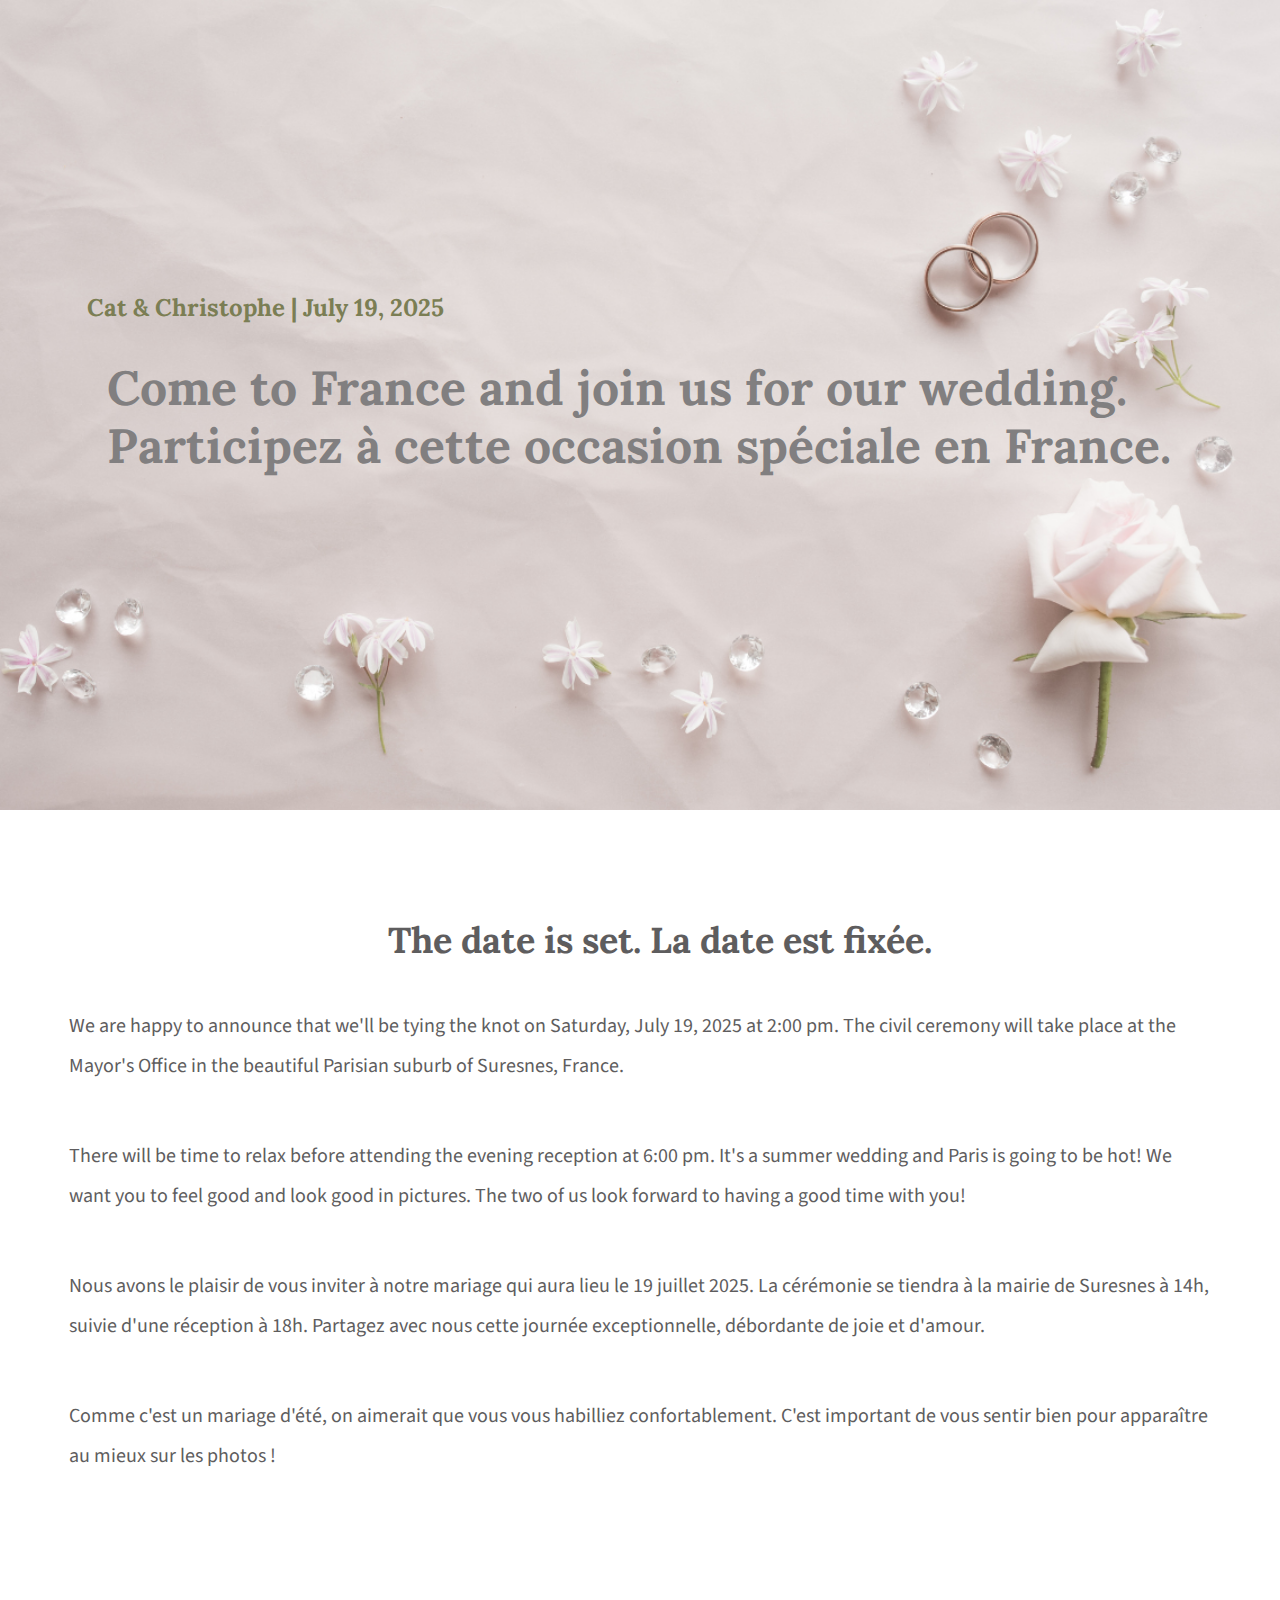
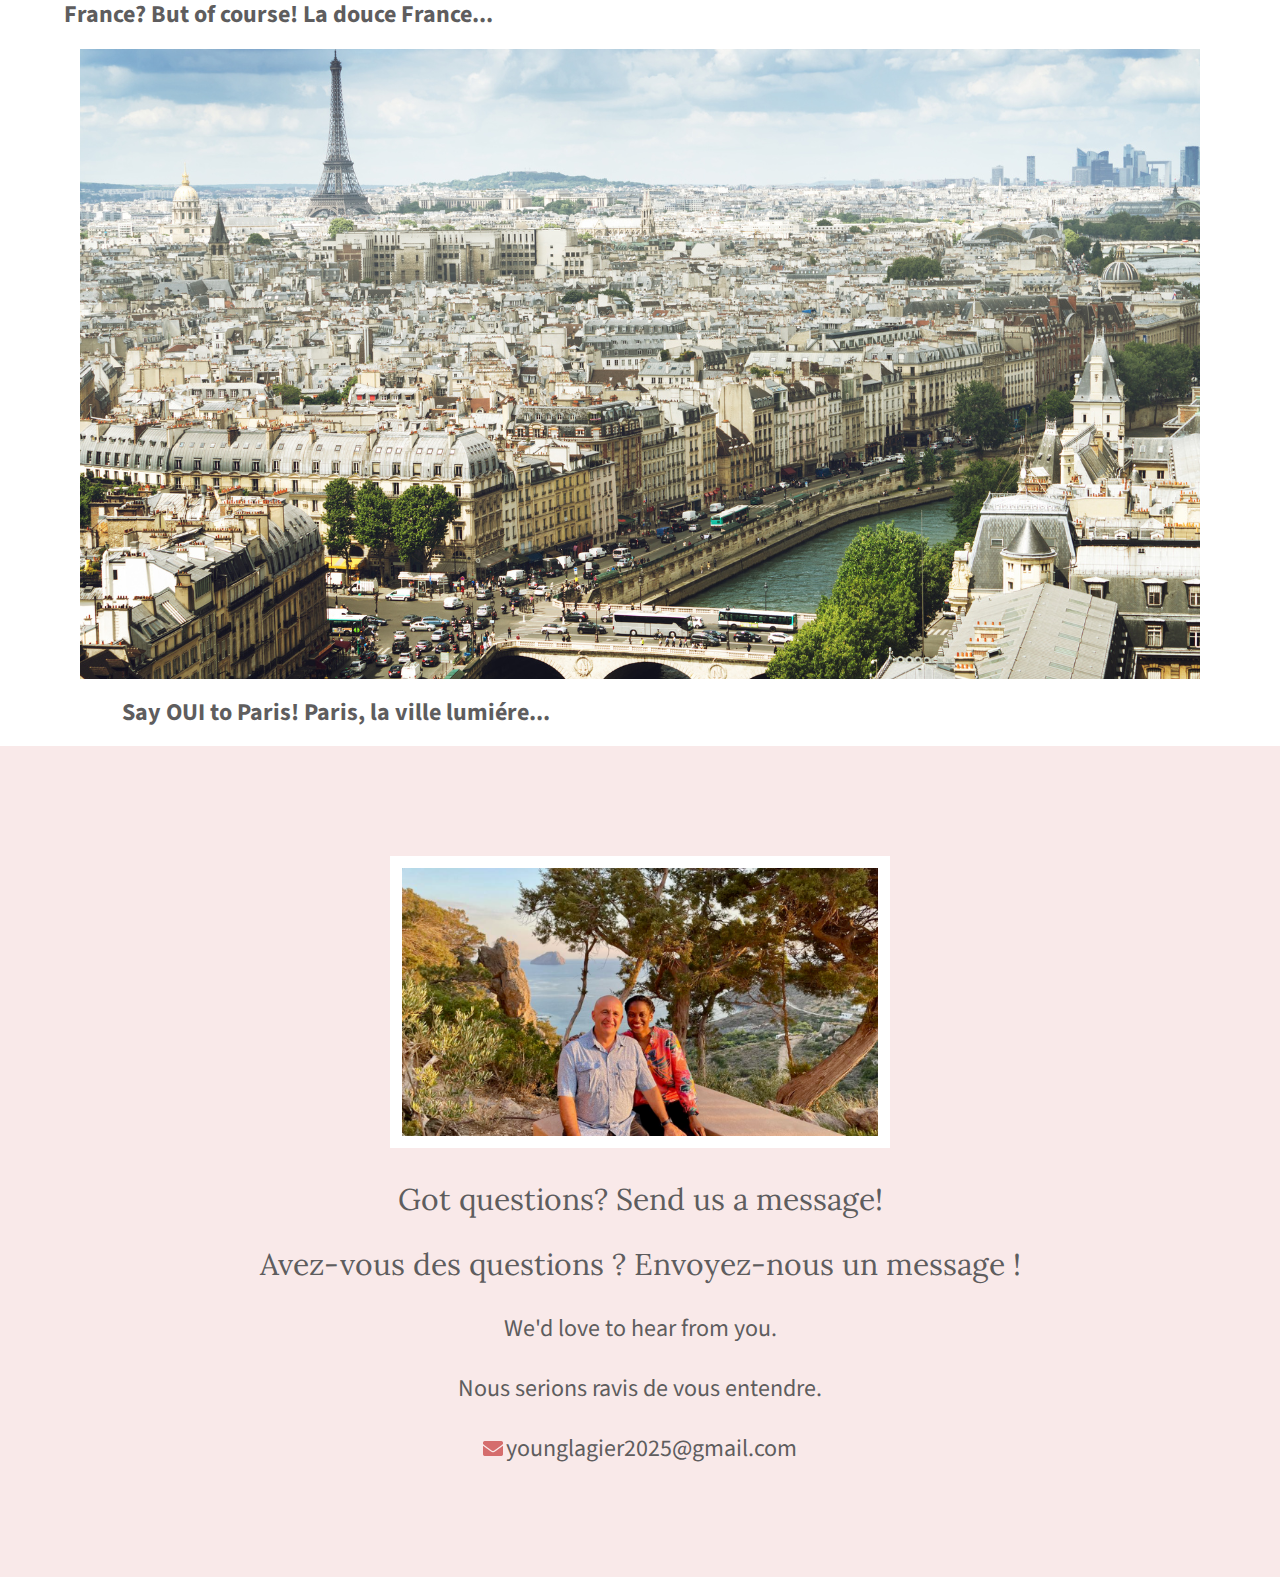
==== index.html @ 1d0bb9c3 "Updated files" ====
<!DOCTYPE html>
<html lang="en">

<head>
    <meta charset="UTF-8">
    <title>Save the Date | Wedding Announcement </title>
    <link rel="stylesheet" href="css/normalize.css">
    <link rel="stylesheet" href="css/main.css">
    <link rel="preconnect" href="https://fonts.googleapis.com">
    <link rel="preconnect" href="https://fonts.gstatic.com" crossorigin>
    <link
        href="https://fonts.googleapis.com/css2?family=Lora:wght@400;700&family=Source+Sans+Pro:wght@400;700&display=swap"
        rel="stylesheet">
</head>

<body>
    <header class="homepage-hero">
        <div class="content-wrapper">
            <h1>Cat & Christophe | July 19, 2025</h1>

            <h2>Come to France and join us for our wedding. Participez à cette occasion spéciale en France.</h2>
        </div>
    </header>
    <main>
        <section id="details">
            <div class="content-wrapper">
            <h2>The date is set. La date est fixée.</h2>
            <p>We are happy to announce that we'll be tying the knot on Saturday, July 19, 2025 at 2:00 pm. The civil ceremony will take place at the Mayor's Office in the beautiful Parisian suburb of Suresnes, France.</p>
            <p>There will be time to relax before attending the evening reception at 6:00 pm. It's a summer wedding and Paris is going to be hot! We want you to feel good and look good in pictures. The two of us look forward to having a good time with you!</p>
            <p> Nous avons le plaisir de vous inviter à notre mariage qui aura lieu le 19 juillet 2025. La cérémonie se tiendra à la mairie de Suresnes à 14h, suivie d'une réception à 18h. Partagez avec nous cette journée exceptionnelle, débordante de joie et d'amour.</p>
            <p> Comme c'est un mariage d'été, on aimerait que vous vous habilliez confortablement. C'est important de vous sentir bien pour apparaître au mieux sur les photos !</p>
        </div>
        </section>
        <section id="location">
            <div class="content-wrapper">
                <h2>France? But of course! La douce France...</h2>
                <div class="location-content-wrapper">
        <img src="img/city_Paris2.png" alt="view of Paris">
        <div class="content-wrapper">
            <h2>Say OUI to Paris! Paris, la ville lumiére...</h2>
            <div class="location-content-wrapper">
            </div>
        </div>
    </section>
    </main>
<footer id="contact">
    <div class="content-wrapper">
        <div class="contact-image">
            <img src="img/couple_sitting_greece.png"
                alt="man and woman sitting outside in Greece" id="contact-img">
        </div>
        <div class="contact-info">
            <h2>Got questions? Send us a message!</h2>
            <h2>Avez-vous des questions ? Envoyez-nous un message !</h2>
            <h3 id="email-header">We'd love to hear from you.</h3>
            <h3>Nous serions ravis de vous entendre.</h3>
            <img src="img/envelope.png" alt="envelope icon">
            <a href="mailto:younglagier2025@gmail.com">younglagier2025@gmail.com</a>
    </div>
</footer>
</body>

</html>
---- css/main.css ----
/****** Global Styles ******/
body {
    font-family: 'Source Sans Pro', sans-serif;
    color: #5e5d5e;
}

.content-wrapper {
    width: 90%;
    max-width: 1200px;
    margin: 0 auto;
    overflow: hidden;
}

/****** Header Styles ******/

.homepage-hero {
    background: url('../img/rings_bckgd.png'), #f9efef;
    background-size: cover;
    background-position: center;
    height: 800px;
}

header {
    display: flex; 
    align-items: center; 
    justify-content: space-between; 
    padding: 5px 25px;  
    background-color: #f9efef; 
}

header h1 {
    margin: 0; 
    font-family: 'Lora', serif;
    font-size: 24px;
    color: #7b7e54; 
    line-height: 1; 
}

header nav {
    text-align: right; 
    margin-top: 10px;
}


header h2 {
    width: 100%;
    clear: both;
    font-family: 'Lora', serif;
    font-size: 78px;
    line-height: 80px;
    color: #817f80;
    text-align: left;
    padding: 0 20px;


}

/****** Details Styles ******/

#details .content-wrapper {
    padding: 80px 0;
    display: flex; 
}

#details h2 {
    font-family: 'Lora', serif;
    font-size: 36px;
    padding-left: 20px;
    text-align: center;
    width: 100%; 
    margin-bottom: 20px; 
}

#details p {
    width: 50%; 
    font-size: 20px;
    line-height: 40px;
    padding: 5px;
    box-sizing: border-box; 
}

#details p:first-of-type { 
    order: -1; 
}


/****** Location Styles ******/
location .content-wrapper {
    padding: 50px 0;
    display: flex;
    flex-flow: row wrap;
    border-top: 20px dotted #295981;
  }
  
  location h2 {
    font-family: 'Salsa', cursive;
    font-size: 2.25rem;
    padding-bottom: 50px;
    width: 100%;
    text-align: center;
  }
  
  .location-content-wrapper {
    display: flex;
    flex-flow: row wrap;
    justify-content: space-around;
  }
  
  location img {
    width: 100%;
    max-width: 400px;
    height: auto;
  }

  







/****** Contact Styles ******/

#contact {
    background-color: #f9e9e9;
}

#contact .content-wrapper {
padding: 110px 0;
}

#contact .contact-image {
    width: 100%;
    text-align: center;
    margin-bottom: 30px;
}

#contact #contact-img {
    width: 80%;
    max-width: 500px;
    height: auto;
    margin: 0 auto;
    border: 12px solid #ffffff;
    box-sizing: border-box;
}

#contact .contact-info {
    width: 100%;
    padding-left: 0 20px;
    box-sizing: border-box;
    text-align: center;
}

#contact h2 {
    font-family: 'Lora', serif;
    font-weight: 400;
    font-size: 30px;
    margin: 30px 0;
}

#contact h3 {
    font-size: 24px;
    font-weight: 400;
    line-height: 36px;
}

#contact #email-header {
    margin-bottom: 5px;
}

#contact #socialmedia-header {
    margin: 20px 0 5px 0;
}

#contact #envelope {
    padding-right: 10px;
}

#contact a {
    text-decoration: none;
    color: #5e5d5e;
    font-size: 24px;
    line-height: 36px;
}

#contact ul {
    margin-top: 0;
    padding-left: 0;
}

#contact ul li {
    display: inline-block;
}

#contact ul img {
    padding-right: 40px;
}

/* Media Query for smaller screens */
@media (max-width: 768px) { 
    .content-wrapper {
        width: 95%; 
    }

    header h1 {
        float: none; 
        width: auto;  
        text-align: center; 
    }

    header nav {
        float: none;  
        width: auto;
        text-align: center;
    }

    nav ul li {
        display: block; 
        margin: 5px 0; 
        text-align: center; 
    }

    nav ul li a {
        width: auto; /* Remove the fixed width */ 
        margin: 0;   /* Remove the margin */
    } 
}

    header h2 {
        font-size: 3rem; /* Adjust heading size */
        line-height: 1.2;
    }

    #details .content-wrapper {
        flex-direction: column; 
    }

    #details p {
        width: 100%; 
    }

    #details p:first-of-type {
        order: 0; 
    }

#details h2 {
    font-family: 'Lora', serif;
    font-size: 36px;
    padding-left: 20px;
    text-align: center;
    width: 100%; 
    margin-bottom: 20px; 
}


    #contact .contact-image,
    #contact .contact-info {
        width: 100%; /* Stack contact sections vertically */
    }

    /* Add more styles for other elements as needed */
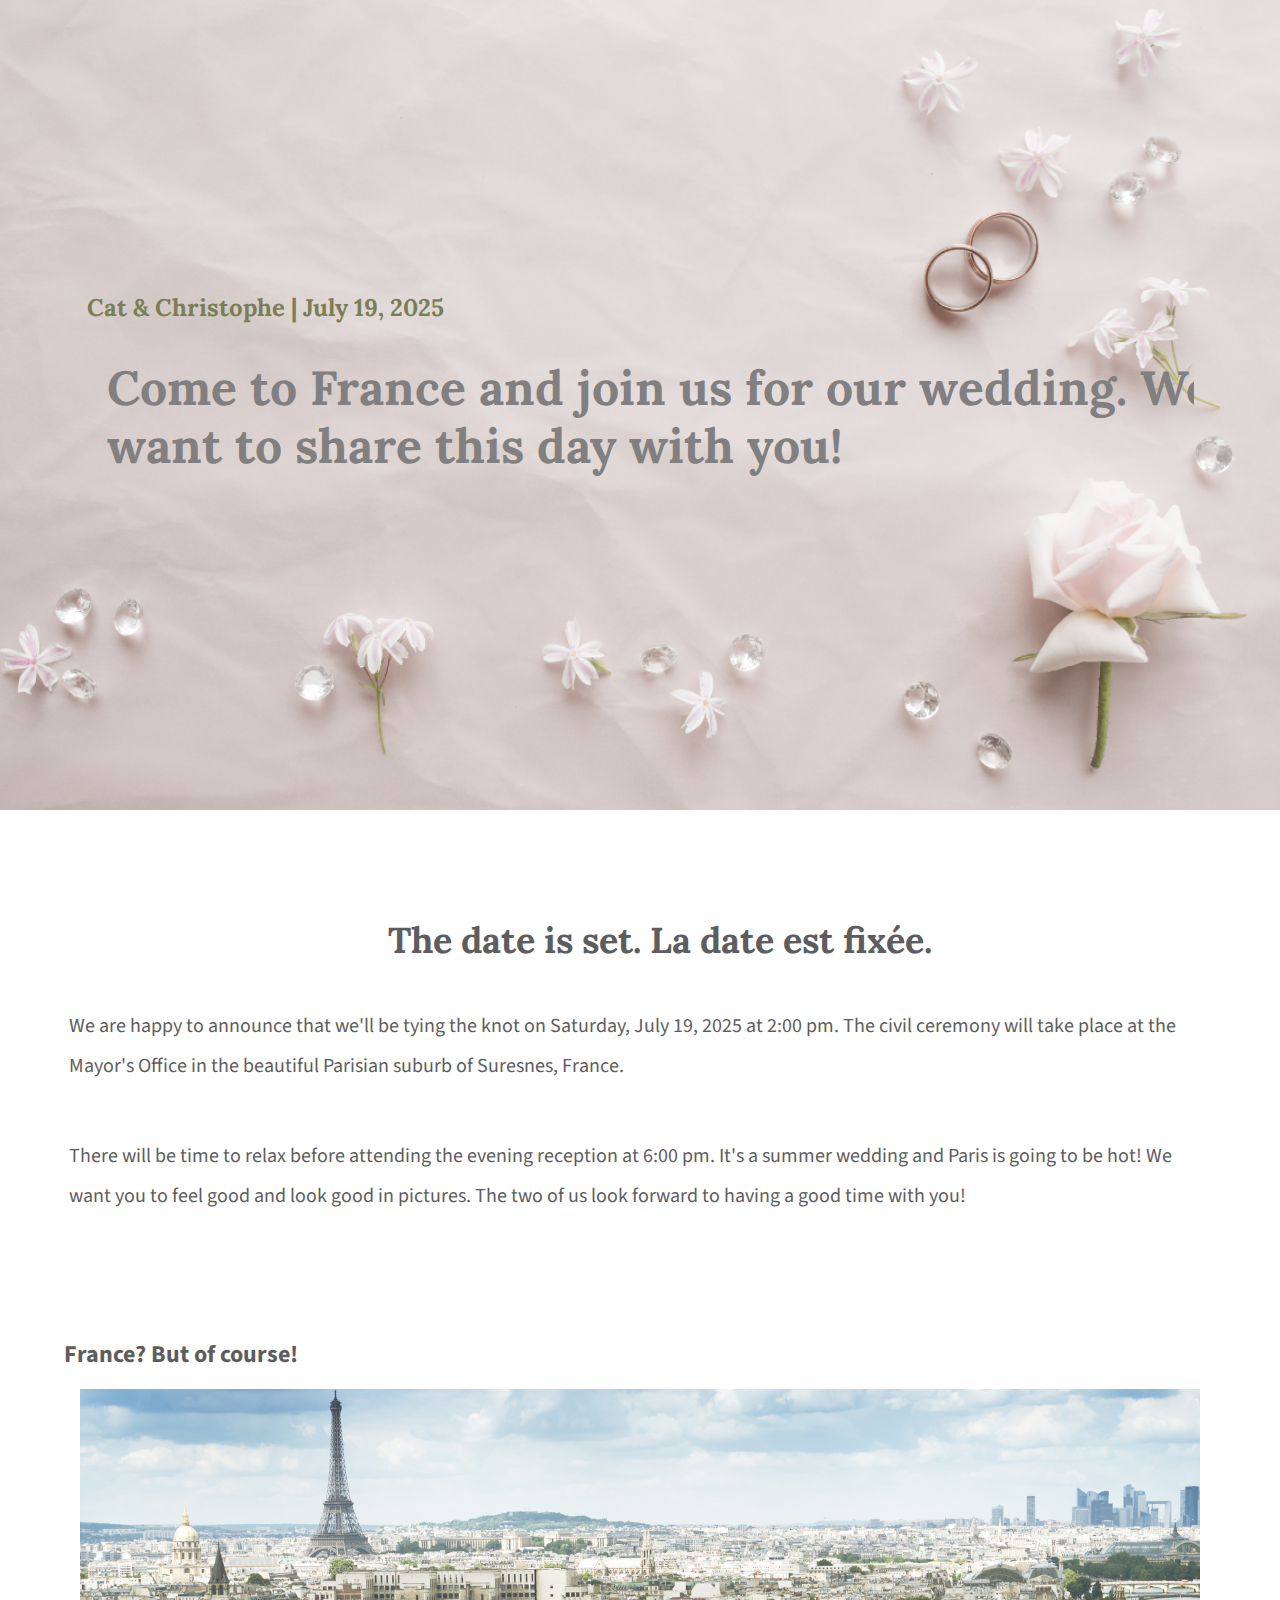
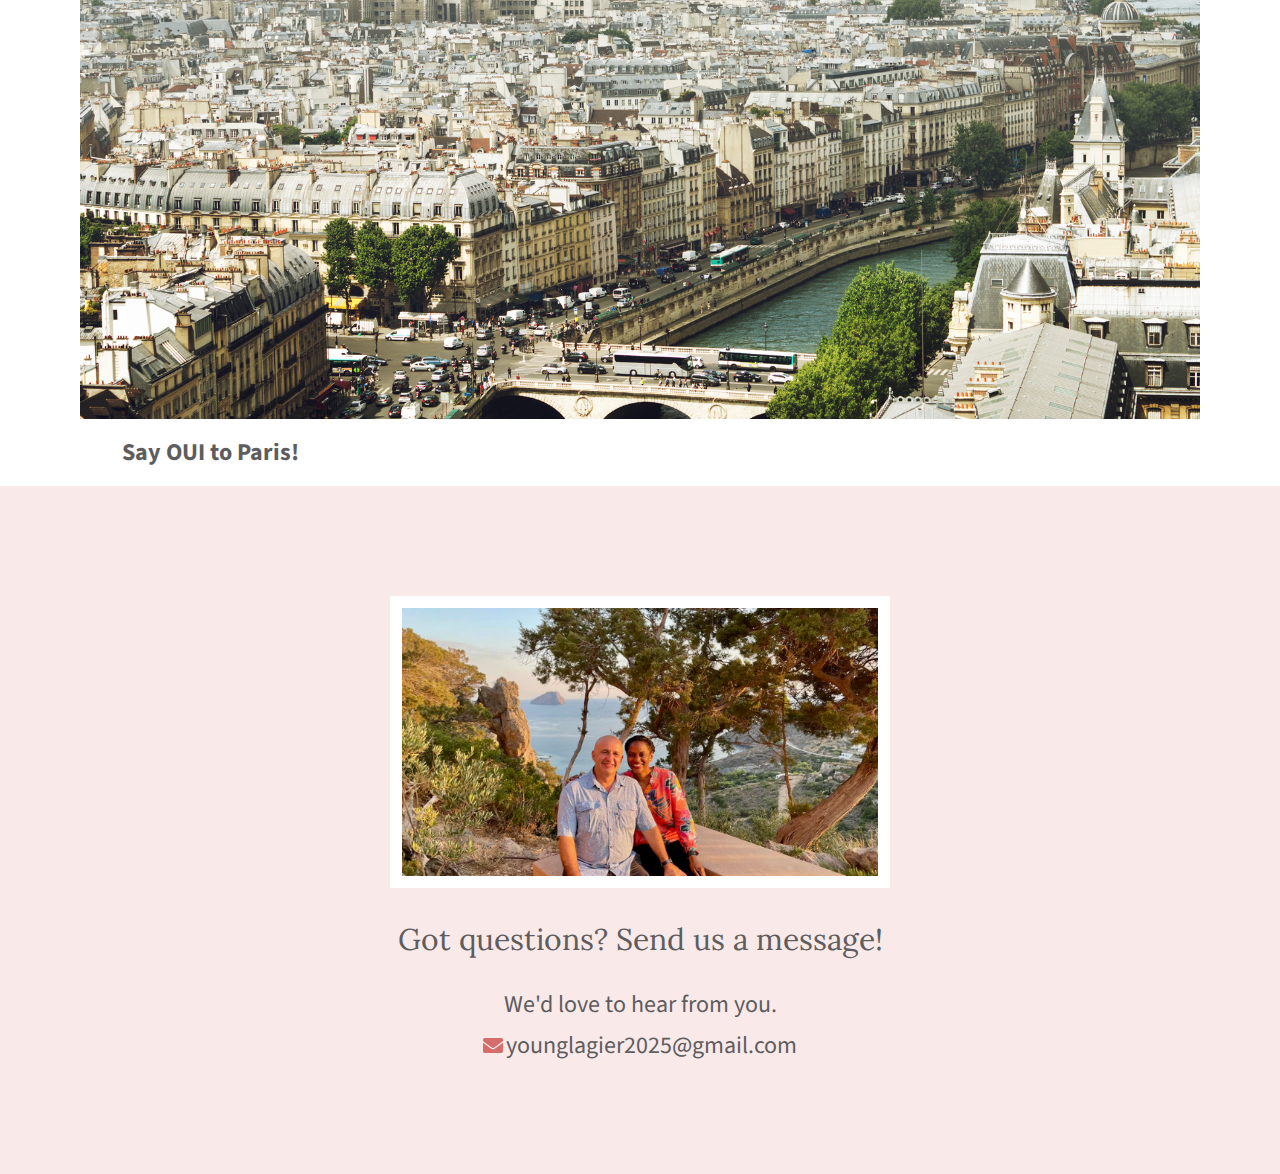
==== commit 5f364889: "Removed French text" ====
--- a/index.html
+++ b/index.html
@@ -18,7 +18,7 @@
         <div class="content-wrapper">
             <h1>Cat & Christophe | July 19, 2025</h1>
 
-            <h2>Come to France and join us for our wedding. Participez à cette occasion spéciale en France.</h2>
+            <h2>Come to France and join us for our wedding. We want to share this day with you!</h2>
         </div>
     </header>
     <main>
@@ -27,17 +27,16 @@
             <h2>The date is set. La date est fixée.</h2>
             <p>We are happy to announce that we'll be tying the knot on Saturday, July 19, 2025 at 2:00 pm. The civil ceremony will take place at the Mayor's Office in the beautiful Parisian suburb of Suresnes, France.</p>
             <p>There will be time to relax before attending the evening reception at 6:00 pm. It's a summer wedding and Paris is going to be hot! We want you to feel good and look good in pictures. The two of us look forward to having a good time with you!</p>
-            <p> Nous avons le plaisir de vous inviter à notre mariage qui aura lieu le 19 juillet 2025. La cérémonie se tiendra à la mairie de Suresnes à 14h, suivie d'une réception à 18h. Partagez avec nous cette journée exceptionnelle, débordante de joie et d'amour.</p>
-            <p> Comme c'est un mariage d'été, on aimerait que vous vous habilliez confortablement. C'est important de vous sentir bien pour apparaître au mieux sur les photos !</p>
+
         </div>
         </section>
         <section id="location">
             <div class="content-wrapper">
-                <h2>France? But of course! La douce France...</h2>
+                <h2>France? But of course!</h2>
                 <div class="location-content-wrapper">
         <img src="img/city_Paris2.png" alt="view of Paris">
         <div class="content-wrapper">
-            <h2>Say OUI to Paris! Paris, la ville lumiére...</h2>
+            <h2>Say OUI to Paris!</h2>
             <div class="location-content-wrapper">
             </div>
         </div>
@@ -51,9 +50,7 @@
         </div>
         <div class="contact-info">
             <h2>Got questions? Send us a message!</h2>
-            <h2>Avez-vous des questions ? Envoyez-nous un message !</h2>
             <h3 id="email-header">We'd love to hear from you.</h3>
-            <h3>Nous serions ravis de vous entendre.</h3>
             <img src="img/envelope.png" alt="envelope icon">
             <a href="mailto:younglagier2025@gmail.com">younglagier2025@gmail.com</a>
     </div>
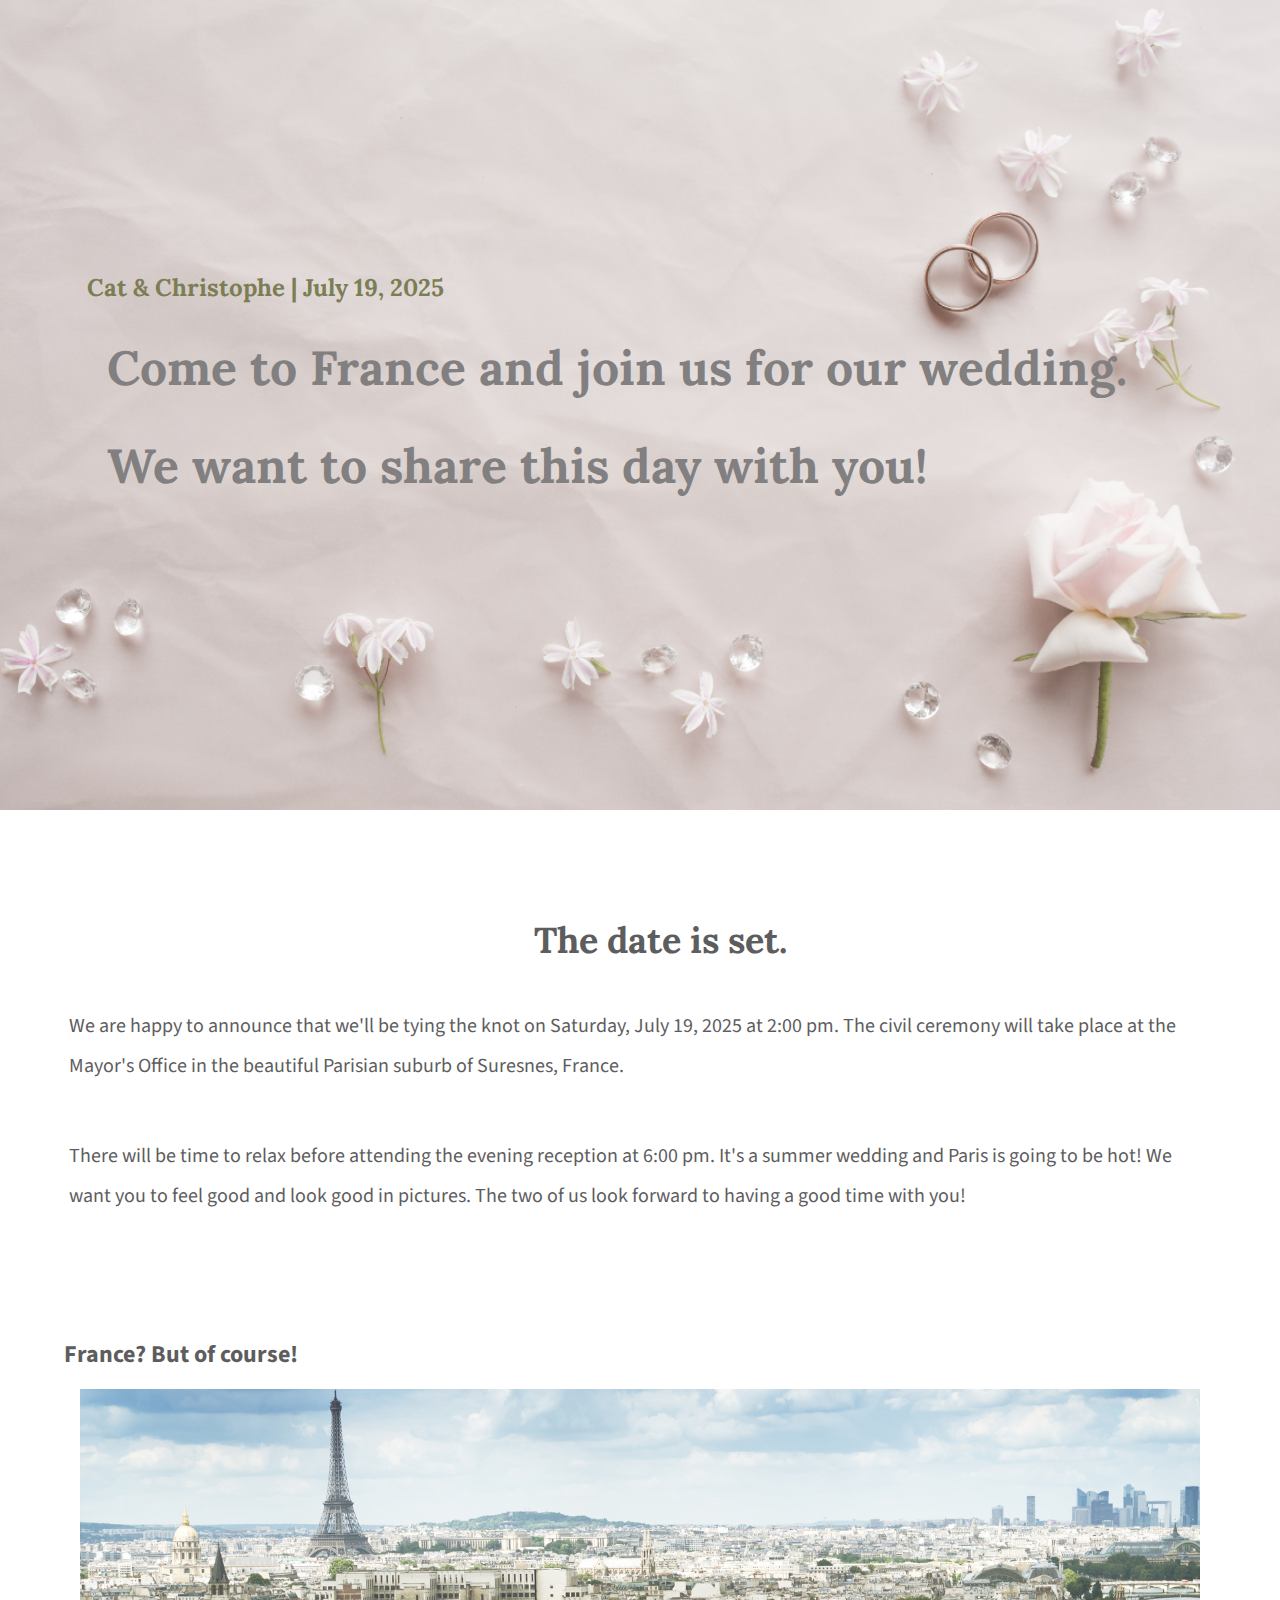
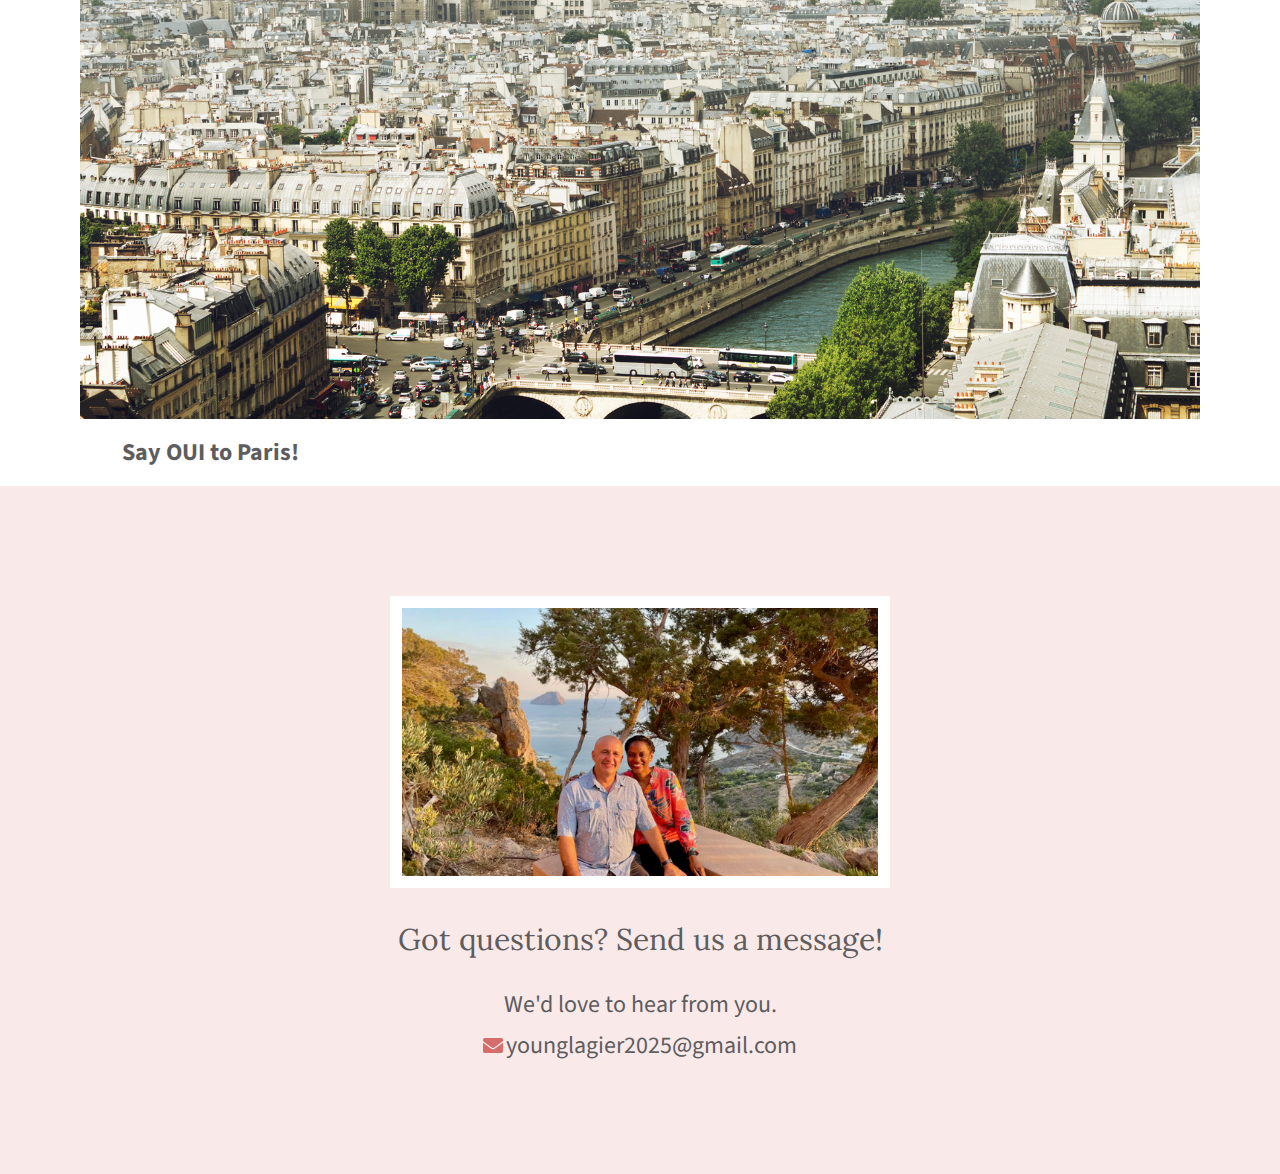
==== commit bfaa5cbd: "French adjustment and removal" ====
--- a/index.html
+++ b/index.html
@@ -18,13 +18,14 @@
         <div class="content-wrapper">
             <h1>Cat & Christophe | July 19, 2025</h1>
 
-            <h2>Come to France and join us for our wedding. We want to share this day with you!</h2>
+            <h2>Come to France and join us for our wedding.</h2>
+            <h2>We want to share this day with you!</h2>
         </div>
     </header>
     <main>
         <section id="details">
             <div class="content-wrapper">
-            <h2>The date is set. La date est fixée.</h2>
+            <h2>The date is set.</h2>
             <p>We are happy to announce that we'll be tying the knot on Saturday, July 19, 2025 at 2:00 pm. The civil ceremony will take place at the Mayor's Office in the beautiful Parisian suburb of Suresnes, France.</p>
             <p>There will be time to relax before attending the evening reception at 6:00 pm. It's a summer wedding and Paris is going to be hot! We want you to feel good and look good in pictures. The two of us look forward to having a good time with you!</p>
 
